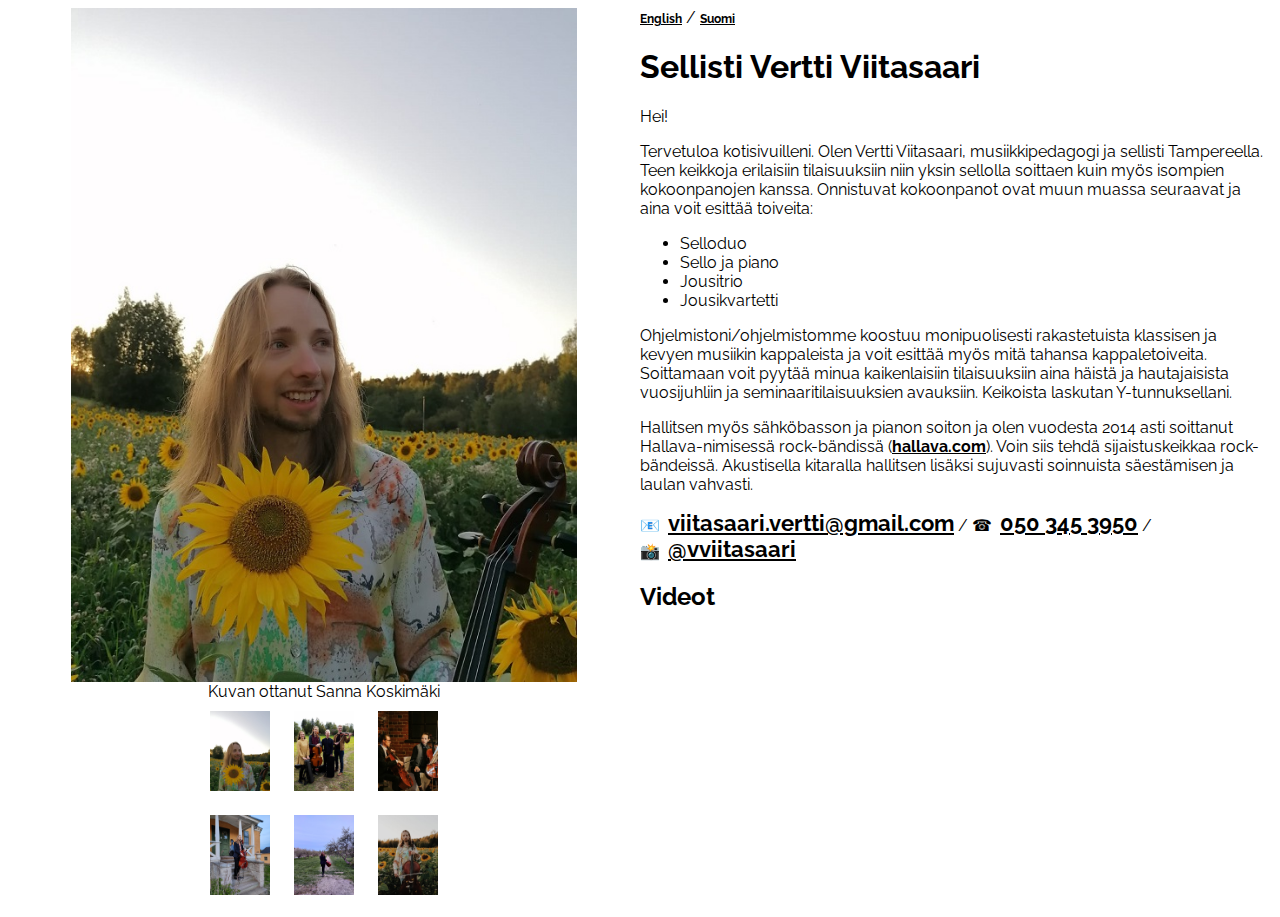
==== index.html @ a4e2226d "Edits as per request" ====
<!DOCTYPE html>
<html>

<head>
  <meta charset="UTF-8">
  <meta name="viewport" content="width=device-width, initial-scale=1.0, shrink-to-fit=no">
  <link rel="shortcut icon" type="image/x-windows-bmp" href="https://biocommando.github.io/vertin-sivut/favicon.ico" />
  <title>Sellisti Vertti Viitasaari</title>
  <link href="https://fonts.googleapis.com/css?family=Raleway&display=swap" rel="stylesheet">
  <link href="page.css" rel="stylesheet">
</head>

<body>
  <div class="content">
    <div class="content-box left">
      <img id="bio-pic" src="verttikukka.jpg" />
      <div id="photo-by-container" style="text-align:center">
        <span data-t="kuvan_ottanut"></span> <span id="photo-by">Sanna Koskimäki</span>
      </div>
      <div class="bio-pic-preview-box">
        <img class="bio-pic-preview" src="verttikukka.jpg"
          onclick="changePic('verttikukka.jpg', 'Sanna Koskimäki')" />
        <img class="bio-pic-preview" src="kvartetti.jpg" onclick="changePic('kvartetti.jpg', 'Sanna Koskimäki')" />
        <img class="bio-pic-preview" src="kaasinen.jpg" onclick="changePic('kaasinen.jpg', 'Jarkko Laine')" />
      </div>
      <div class="bio-pic-preview-box">
        <img class="bio-pic-preview" src="talo.jpg" onclick="changePic('talo.jpg')" />
        <img class="bio-pic-preview" src="puutarha.jpg" onclick="changePic('puutarha.jpg')" />
        <img class="bio-pic-preview" src="auringonkukka.jpg"
          onclick="changePic('auringonkukka.jpg', 'Sanna Koskimäki')" />
      </div>
    </div>
    <div class="content-box right">
      <a class="change-lang" href="javascript:void(0)" onclick="changeLanguage('en')">English</a>
      / <a class="change-lang" href="javascript:void(0)" onclick="changeLanguage('fi')">Suomi</a>
      <h1 data-t="title">Sellisti Vertti Viitasaari</h1>
      <div id="teksti" data-t="teksti"></div>
      <noscript>Laitathan Javascriptin päälle saadaksesi eniten irti vierailustasi! / Please enable Javascript to get
        most out of your visit!</noscript>
      <!--<a class="big-link" href="cv.pdf" target="_blank" data-t="cv">CV</a>-->
      <p>
        📧&nbsp;&nbsp;<a class="big-link" href="mailto:viitasaari.vertti@gmail.com">viitasaari.vertti@gmail.com</a> /
        ☎&nbsp;&nbsp;<a class="big-link" href="tel:0503453950">050 345 3950</a> / 📸&nbsp;&nbsp;<a class="big-link"
          href="https://www.instagram.com/vviitasaari/">@vviitasaari</a>
      </p>
      <h2 data-t="vid">Videot</h2>
      <div id="ytplayer"></div>

    </div>
  </div>
  <script src="youtube-loader.js"></script>
  <script src="translator.js"></script>
  <script src="gallery.js"></script>
  <script>
    var vidLinks = [
      { key: 'klasarikonsertti', link: 'https://www.youtube.com/watch?v=TsHgMeHFfpM' },
      { key: 'quartet_sonore', link: 'https://www.youtube.com/watch?v=8KxCvpH1u1k' },
      { key: 'hallava_hedelma', link: 'https://www.youtube.com/watch?v=2iFyQOXrma4' },
      { key: 'duo_k_potc', link: 'https://www.youtube.com/watch?v=HGYlTRTMThE' },
      { key: 'duo_k_miaseb', link: 'https://www.youtube.com/watch?v=5o6nybdaaow' },
      { key: 'vv_youknowmyname', link: 'https://www.youtube.com/watch?v=e0AU-FYphNA' },
      { key: 'vv_starlight', link: 'https://www.youtube.com/watch?v=P9gQWdLHtcg' },]

    var t = {
      title: { fi: 'Sellisti Vertti Viitasaari', en: 'Cellist Vertti Viitasaari' },
      vid: { fi: 'Videot', en: 'Videos' },
      link_quartet_sonore: { fi: 'Quartet Sonore - kappalepotpuri', en: 'Quartet Sonore - Medley' },
      link_vv_starlight: { fi: 'V&V Project - Starlight (Muse Cover)', en: 'V&V Project - Starlight (Muse Cover)' },
      link_vv_youknowmyname: { fi: 'V&V Project - You Know My Name (Chris Cornell Cover)', en: 'V&V Project - You Know My Name (Chris Cornell Cover)' },
      link_hallava_hedelma: {
        fi: 'Hallava - Hedelmä (virallinen musiikkivideo)',
        en: 'Hallava - Hedelmä (Official Music Video)'
      },
      link_duo_k_potc: {
        fi: 'Duo Kaasinen & Viitasaari soittaa Pirates of the Caribbean -sovitusta 02/2020',
        en: 'Duo Kaasinen & Viitasaari plays their version of Pirates of the Caribbean 02/2020'
      },
      link_duo_k_miaseb: {
        fi: 'Duo Kaasinen & Viitasaari soittaa Mia and Sebastian\'s -teeman sovitusta 02/2020',
        en: 'Duo Kaasinen & Viitasaari plays their version of Mia and Sebastian\'s Theme 02/2020'
      },
      link_lilja_glazu: { fi: 'Jousitrio Lilja soittaa Glazunovia 08/2018', en: 'String trio Lilja plays Glazunov 08/2018' },
      link_lilja_prok: { fi: 'Jousitrio Lilja soittaa Prokofjevia 08/2018', en: 'String trio Lilja plays Prokofiev 08/2018' },
      link_klasarikonsertti: { fi: 'Klassisen musiikin konsertti Seinäjoen seurakuntatalossa 03/2019', en: 'Classical music concert at Seinäjoki Church community house 03/2019' },
      cv: { fi: 'CV', en: 'CV (in Finnish)' },
      kuvan_ottanut: { fi: 'Kuvan ottanut', en: 'Photo credits:' }
    }

    var content = {
      fi: 'Hei!\n' +
        'Tervetuloa kotisivuilleni. Olen Vertti Viitasaari, musiikkipedagogi ja sellisti Tampereella. Teen keikkoja erilaisiin tilaisuuksiin niin yksin sellolla soittaen kuin myös isompien kokoonpanojen kanssa. Onnistuvat kokoonpanot ovat muun muassa seuraavat ja aina voit esittää toiveita:\n' +
        '<ul>' +
        '<li>Selloduo</li>' +
        '<li>Sello ja piano</li>' +
        '<li>Jousitrio</li>' +
        '<li>Jousikvartetti</li>' +
        '</ul>\n' +
        'Ohjelmistoni/ohjelmistomme koostuu monipuolisesti rakastetuista klassisen ja kevyen musiikin kappaleista ja voit esittää myös mitä tahansa kappaletoiveita. Soittamaan voit pyytää minua kaikenlaisiin tilaisuuksiin aina häistä ja hautajaisista vuosijuhliin ja seminaaritilaisuuksien avauksiin. Keikoista laskutan Y-tunnuksellani.\n' +
        '<!--Keikkailun lisäksi toimin sellonsoiton ja pianonsoiton opettajana. Valmistuin keväällä 2019 musiikkipedagogiksi Tampereen ammattikorkeakoulusta ja tarjoankin sello- ja pianotunteja Tampereen seudulla. Opetus tapahtuu omakotitalossani Tampereen Pappilassa. Minulla on usean vuoden kokemus 6—65 -vuotiaiden ihmisten opettamisesta.\n' +
        'Soittotuntien hinnoittelu menee seuraavasti:' +
        '<ul>' +
        '<li>Sellotunnit: 30 min 30 e, 45 min 40 e, 60 min 50 e</li>' +
        '<li>Pianotunnit: 30 min 25 e, 45 min 35 e, 60 min 45 e</li>' +
        '</ul>-->' +
        'Hallitsen myös sähköbasson ja pianon soiton ja olen vuodesta 2014 asti soittanut Hallava-nimisessä rock-bändissä (<a href="http://hallava.com" target="_blank">hallava.com</a>). Voin siis tehdä sijaistuskeikkaa rock-bändeissä. Akustisella kitaralla hallitsen lisäksi sujuvasti soinnuista säestämisen ja laulan vahvasti.',
      en: 'Hi!\n' +
        'And welcome to my website. I am Vertti Viitasaari, a 29 years old music educator and cellist from Tampere. You can ask me for a gig to various kinds of events. I can either come alone just with my cello or as a part of a larger assembly. You can request at least one of the following types of assemblies but I am always open to other suggestions as well:\n' +
        '<ul>' +
        '<li>Cello duo</li>' +
        '<li>Cello and piano</li>' +
        '<li>String trio</li>' +
        '<li>String quartet</li>' +
        '</ul>\n' +
        'My/our repertoire is versatile, consisting of some of the most beloved classical pieces and pop songs but we are open to any suggestions as well. You can ask me to play in any kinds of events ranging from funerals to birthday parties and seminar opening ceremonies. Billing of the gigs will be sorted out using my business ID.\n' +
        '<!--I also offer cello and piano lessons in Tampere area. I teach at my home (a detached house) in Pappila, Tampere. I have, in addition to my degree in Music Pedagogue (Tampere University of Applied Sciences, 2019), many years of experience in teaching people of all ages ranging from small children to elderly people.\n' +
        'The prices for cello and piano lessons are:' +
        '<ul>' +
        '<li>Cello lessons: 30 min 30 e, 45 min 40 e, 60 min 50 e</li>' +
        '<li>Piano lessons: 30 min 25 e, 45 min 35 e, 60 min 45 e</li>' +
        '</ul>-->' +
        'I also play electric bass and piano. I also have been playing in a rock band called Hallava (<a href="http://hallava.com" target="_blank">hallava.com</a>) since 2014. I can also accompany with acoustic guitar and I sing powerfully.'
    }

    initTranslator('fi', ['teksti'])
  </script>
</body>

</html>
---- page.css ----
* {
    font-family: 'Raleway', sans-serif;
}

.content {
    display: flex;
    flex-wrap: wrap;
}

.change-lang {
    font-size: 12px;
}

a {
    color: black;
    font-weight: bold;
}

.big-link {
    font-size: 22px;
    white-space: nowrap;
}

#bio-pic {
    display: block;
    width: 80%;
    margin: auto;
    max-height: 777px;
    max-width: 582px;
}

.bio-pic-preview-box {
    margin: auto;
    width: min-content;
    max-width: 582px;
    white-space: nowrap;
}

.bio-pic-preview {
    width: 60px;
    cursor: pointer;
    margin: 10px;
}

.content-box {
    min-width: 400px;
    width: 50%;
}

.fixed-width {
    width: 200px;
    display: inline-block;
}

iframe {
    margin-right: 15px;
}
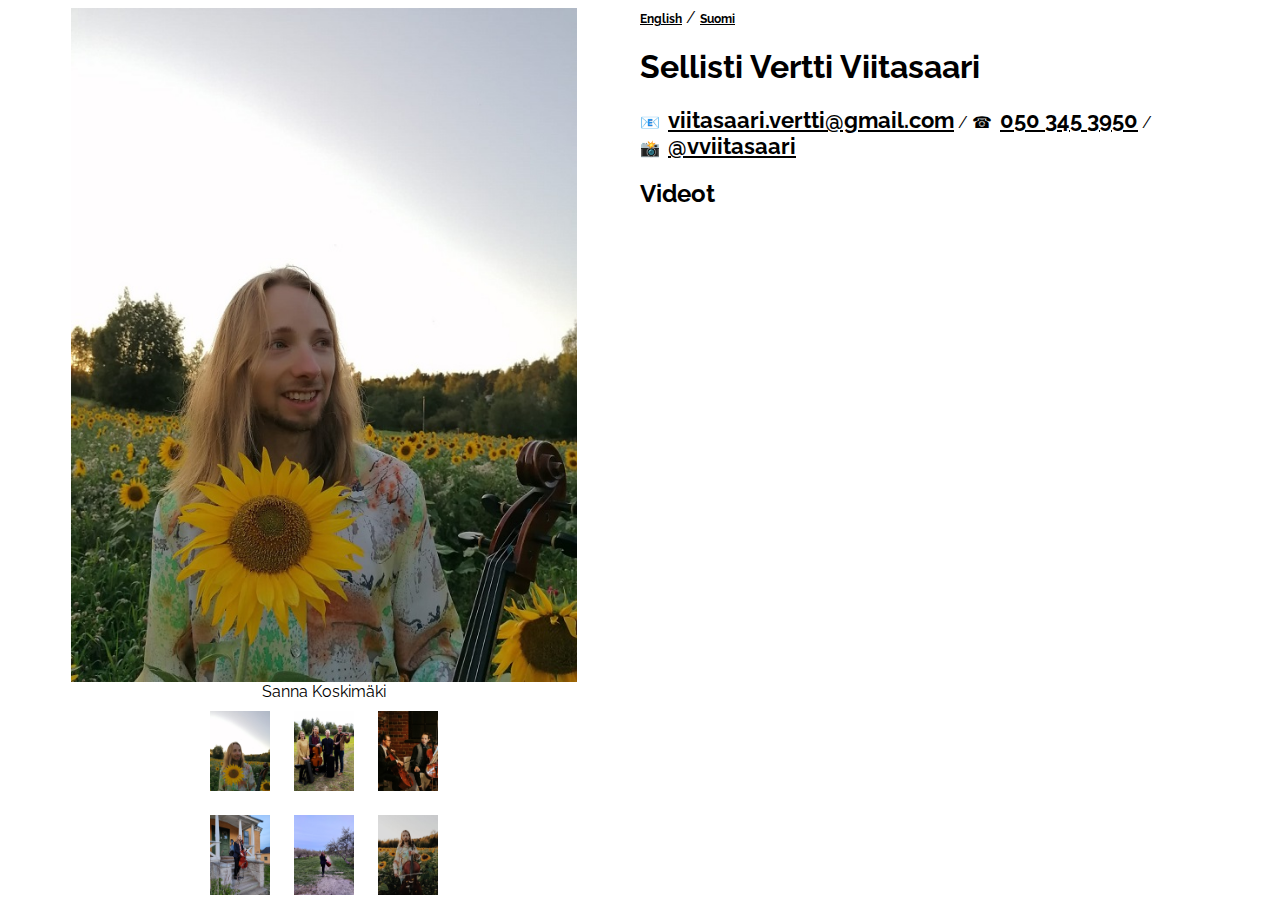
==== commit ac432070: "Update index.html" ====
--- a/index.html
+++ b/index.html
@@ -88,7 +88,7 @@
 
     var content = {
       fi: 'Hei!\n' +
-        'Tervetuloa kotisivuilleni. Olen Vertti Viitasaari, musiikkipedagogi ja sellisti Tampereella. Teen keikkoja erilaisiin tilaisuuksiin niin yksin sellolla soittaen kuin myös isompien kokoonpanojen kanssa. Onnistuvat kokoonpanot ovat muun muassa seuraavat ja aina voit esittää toiveita:\n' +
+        'Tervetuloa kotisivuilleni. Olen Vertti Viitasaari, sellisti ja musiikkipedagogi Tampereella. Teen keikkoja erilaisiin tilaisuuksiin niin yksin sellolla soittaen kuin myös isompien kokoonpanojen kanssa. Onnistuvat kokoonpanot ovat muun muassa seuraavat ja aina voit esittää toiveita:\n' +
         '<ul>' +
         '<li>Selloduo</li>' +
         '<li>Sello ja piano</li>' +
@@ -102,9 +102,10 @@
         '<li>Sellotunnit: 30 min 30 e, 45 min 40 e, 60 min 50 e</li>' +
         '<li>Pianotunnit: 30 min 25 e, 45 min 35 e, 60 min 45 e</li>' +
         '</ul>-->' +
-        'Hallitsen myös sähköbasson ja pianon soiton ja olen vuodesta 2014 asti soittanut Hallava-nimisessä rock-bändissä (<a href="http://hallava.com" target="_blank">hallava.com</a>). Voin siis tehdä sijaistuskeikkaa rock-bändeissä. Akustisella kitaralla hallitsen lisäksi sujuvasti soinnuista säestämisen ja laulan vahvasti.',
+        'Hallitsen myös sähköbasson ja pianon soiton ja olen vuodesta 2014 asti soittanut Hallava-nimisessä rock-bändissä (<a href="http://hallava.com" target="_blank">hallava.com</a>). Voin siis tehdä sijaistuskeikkaa rock-bändeissä. Akustisella kitaralla hallitsen lisäksi sujuvasti soinnuista säestämisen ja laulan vahvasti.\n'+
+      'Tarjoan myös sellotunteja kotonani Tampereen Pappilassa. Soittotuntien hinta on 44 euroa 45 minuuttia ja 55 euroa 60 minuuttia.'
       en: 'Hi!\n' +
-        'And welcome to my website. I am Vertti Viitasaari, a 29 years old music educator and cellist from Tampere. You can ask me for a gig to various kinds of events. I can either come alone just with my cello or as a part of a larger assembly. You can request at least one of the following types of assemblies but I am always open to other suggestions as well:\n' +
+        'And welcome to my website. I am Vertti Viitasaari, a cellist and music educator from Tampere. You can ask me for a gig to various kinds of events. I can either come alone just with my cello or as a part of a larger assembly. You can request at least one of the following types of assemblies but I am always open to other suggestions as well:\n' +
         '<ul>' +
         '<li>Cello duo</li>' +
         '<li>Cello and piano</li>' +
@@ -118,8 +119,9 @@
         '<li>Cello lessons: 30 min 30 e, 45 min 40 e, 60 min 50 e</li>' +
         '<li>Piano lessons: 30 min 25 e, 45 min 35 e, 60 min 45 e</li>' +
         '</ul>-->' +
-        'I also play electric bass and piano. I also have been playing in a rock band called Hallava (<a href="http://hallava.com" target="_blank">hallava.com</a>) since 2014. I can also accompany with acoustic guitar and I sing powerfully.'
-    }
+        'I also play electric bass and piano. I also have been playing in a rock band called Hallava (<a href="http://hallava.com" target="_blank">hallava.com</a>) since 2014. I can also accompany with acoustic guitar and I sing powerfully.\n' +
+         'I also offer cello lessons at my house in Tampere, Pappila. Prices of the lessons are 44 euros for 45 minutes and 55 euros for 60 minutes.'
+      }
 
     initTranslator('fi', ['teksti'])
   </script>
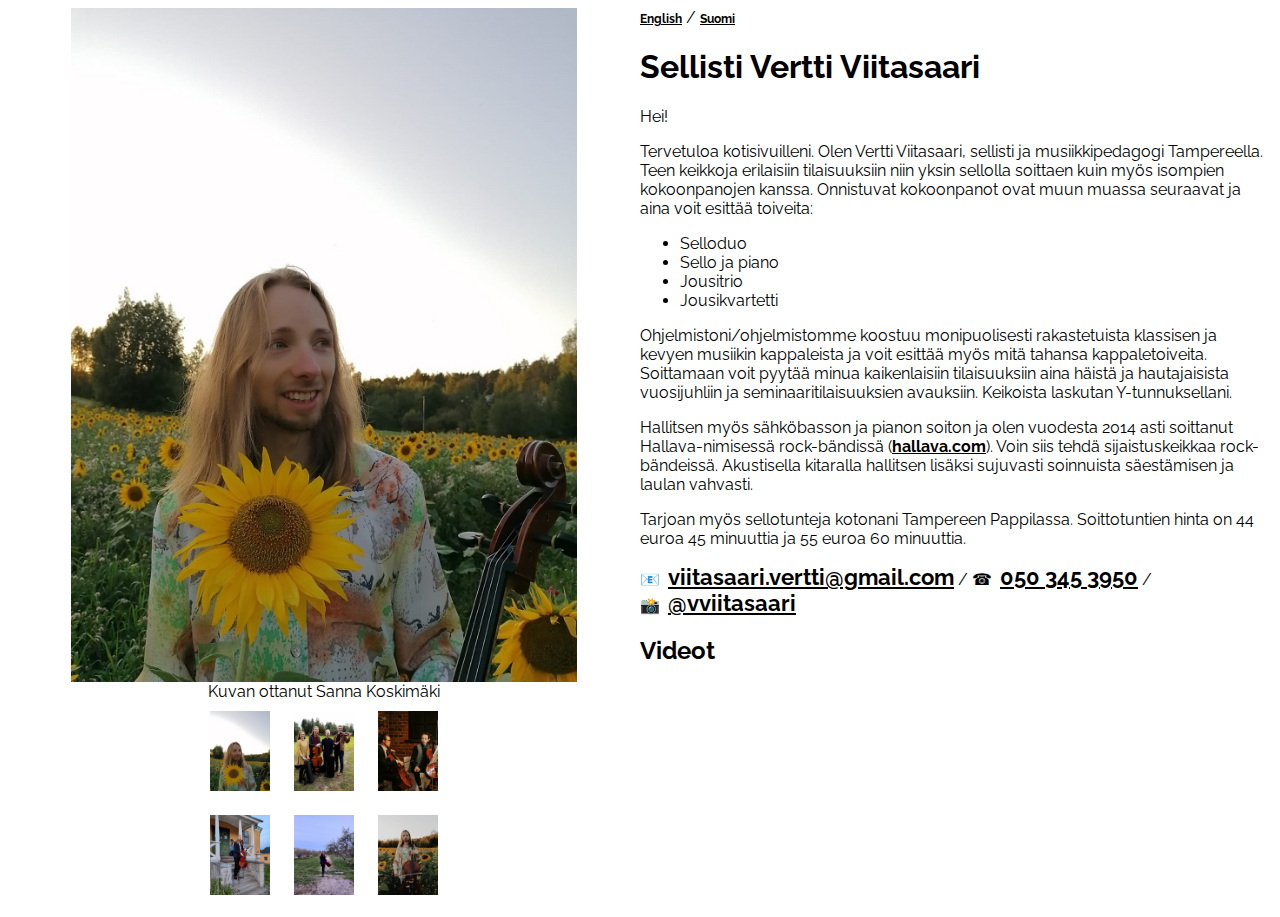
==== commit 4598d883: "Update index.html" ====
--- a/index.html
+++ b/index.html
@@ -103,7 +103,7 @@
         '<li>Pianotunnit: 30 min 25 e, 45 min 35 e, 60 min 45 e</li>' +
         '</ul>-->' +
         'Hallitsen myös sähköbasson ja pianon soiton ja olen vuodesta 2014 asti soittanut Hallava-nimisessä rock-bändissä (<a href="http://hallava.com" target="_blank">hallava.com</a>). Voin siis tehdä sijaistuskeikkaa rock-bändeissä. Akustisella kitaralla hallitsen lisäksi sujuvasti soinnuista säestämisen ja laulan vahvasti.\n'+
-      'Tarjoan myös sellotunteja kotonani Tampereen Pappilassa. Soittotuntien hinta on 44 euroa 45 minuuttia ja 55 euroa 60 minuuttia.'
+      'Tarjoan myös sellotunteja kotonani Tampereen Pappilassa. Soittotuntien hinta on 44 euroa 45 minuuttia ja 55 euroa 60 minuuttia.',
       en: 'Hi!\n' +
         'And welcome to my website. I am Vertti Viitasaari, a cellist and music educator from Tampere. You can ask me for a gig to various kinds of events. I can either come alone just with my cello or as a part of a larger assembly. You can request at least one of the following types of assemblies but I am always open to other suggestions as well:\n' +
         '<ul>' +
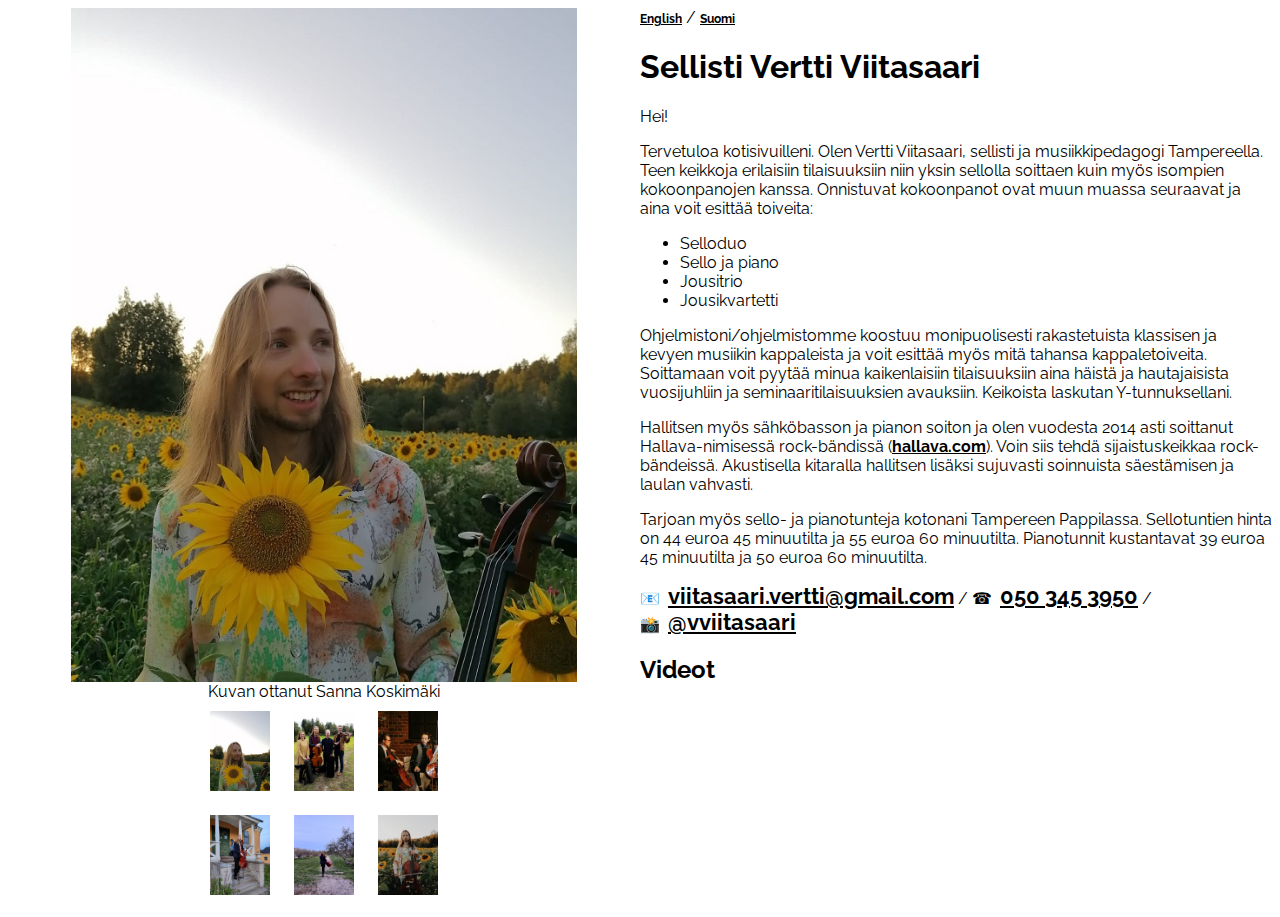
==== commit bf3f2bb8: "Update pricing / offering" ====
--- a/index.html
+++ b/index.html
@@ -96,14 +96,8 @@
         '<li>Jousikvartetti</li>' +
         '</ul>\n' +
         'Ohjelmistoni/ohjelmistomme koostuu monipuolisesti rakastetuista klassisen ja kevyen musiikin kappaleista ja voit esittää myös mitä tahansa kappaletoiveita. Soittamaan voit pyytää minua kaikenlaisiin tilaisuuksiin aina häistä ja hautajaisista vuosijuhliin ja seminaaritilaisuuksien avauksiin. Keikoista laskutan Y-tunnuksellani.\n' +
-        '<!--Keikkailun lisäksi toimin sellonsoiton ja pianonsoiton opettajana. Valmistuin keväällä 2019 musiikkipedagogiksi Tampereen ammattikorkeakoulusta ja tarjoankin sello- ja pianotunteja Tampereen seudulla. Opetus tapahtuu omakotitalossani Tampereen Pappilassa. Minulla on usean vuoden kokemus 6—65 -vuotiaiden ihmisten opettamisesta.\n' +
-        'Soittotuntien hinnoittelu menee seuraavasti:' +
-        '<ul>' +
-        '<li>Sellotunnit: 30 min 30 e, 45 min 40 e, 60 min 50 e</li>' +
-        '<li>Pianotunnit: 30 min 25 e, 45 min 35 e, 60 min 45 e</li>' +
-        '</ul>-->' +
         'Hallitsen myös sähköbasson ja pianon soiton ja olen vuodesta 2014 asti soittanut Hallava-nimisessä rock-bändissä (<a href="http://hallava.com" target="_blank">hallava.com</a>). Voin siis tehdä sijaistuskeikkaa rock-bändeissä. Akustisella kitaralla hallitsen lisäksi sujuvasti soinnuista säestämisen ja laulan vahvasti.\n'+
-      'Tarjoan myös sellotunteja kotonani Tampereen Pappilassa. Soittotuntien hinta on 44 euroa 45 minuuttia ja 55 euroa 60 minuuttia.',
+        'Tarjoan myös sello- ja pianotunteja kotonani Tampereen Pappilassa. Sellotuntien hinta on 44 euroa 45 minuutilta ja 55 euroa 60 minuutilta. Pianotunnit kustantavat 39 euroa 45 minuutilta ja 50 euroa 60 minuutilta.',
       en: 'Hi!\n' +
         'And welcome to my website. I am Vertti Viitasaari, a cellist and music educator from Tampere. You can ask me for a gig to various kinds of events. I can either come alone just with my cello or as a part of a larger assembly. You can request at least one of the following types of assemblies but I am always open to other suggestions as well:\n' +
         '<ul>' +
@@ -113,14 +107,8 @@
         '<li>String quartet</li>' +
         '</ul>\n' +
         'My/our repertoire is versatile, consisting of some of the most beloved classical pieces and pop songs but we are open to any suggestions as well. You can ask me to play in any kinds of events ranging from funerals to birthday parties and seminar opening ceremonies. Billing of the gigs will be sorted out using my business ID.\n' +
-        '<!--I also offer cello and piano lessons in Tampere area. I teach at my home (a detached house) in Pappila, Tampere. I have, in addition to my degree in Music Pedagogue (Tampere University of Applied Sciences, 2019), many years of experience in teaching people of all ages ranging from small children to elderly people.\n' +
-        'The prices for cello and piano lessons are:' +
-        '<ul>' +
-        '<li>Cello lessons: 30 min 30 e, 45 min 40 e, 60 min 50 e</li>' +
-        '<li>Piano lessons: 30 min 25 e, 45 min 35 e, 60 min 45 e</li>' +
-        '</ul>-->' +
         'I also play electric bass and piano. I also have been playing in a rock band called Hallava (<a href="http://hallava.com" target="_blank">hallava.com</a>) since 2014. I can also accompany with acoustic guitar and I sing powerfully.\n' +
-         'I also offer cello lessons at my house in Tampere, Pappila. Prices of the lessons are 44 euros for 45 minutes and 55 euros for 60 minutes.'
+        'I also offer cello and piano lessons at my house in Tampere, Pappila. Pricing for the cello lessons is 44 euros for 45 minutes and 55 euros for 60 minutes. Piano lessons cost 39 euros for 45 minutes and 50 euros for 60 minutes.'
       }
 
     initTranslator('fi', ['teksti'])
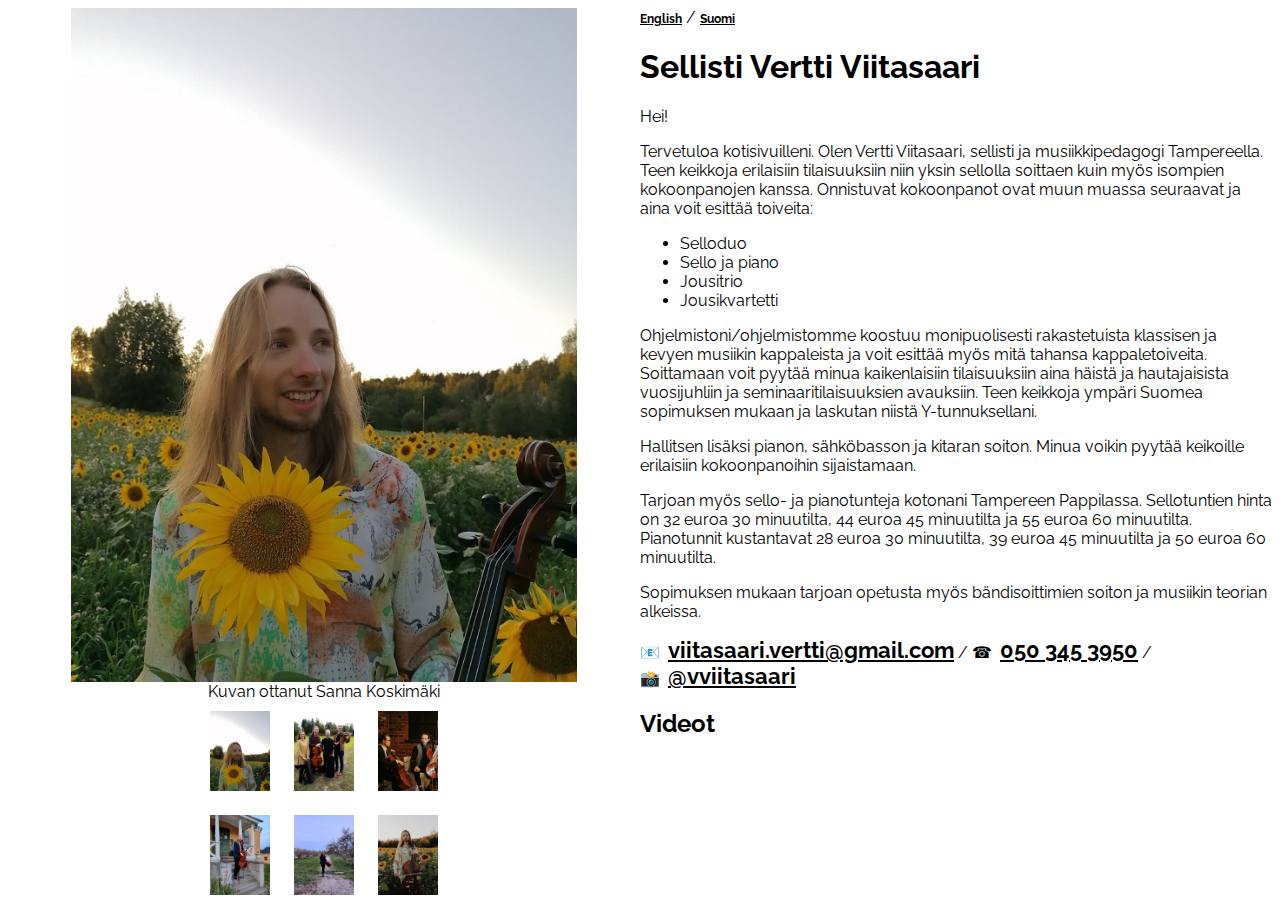
==== commit 78f89b66: "Changes as requested. Modify code so that body text can be written inside format strings instead of " ====
--- a/index.html
+++ b/index.html
@@ -53,9 +53,9 @@
   <script src="gallery.js"></script>
   <script>
     var vidLinks = [
+      { key: 'cellist_vv', link: 'https://www.youtube.com/watch?v=RWV7MRgRw5E' },
       { key: 'klasarikonsertti', link: 'https://www.youtube.com/watch?v=TsHgMeHFfpM' },
       { key: 'quartet_sonore', link: 'https://www.youtube.com/watch?v=8KxCvpH1u1k' },
-      { key: 'hallava_hedelma', link: 'https://www.youtube.com/watch?v=2iFyQOXrma4' },
       { key: 'duo_k_potc', link: 'https://www.youtube.com/watch?v=HGYlTRTMThE' },
       { key: 'duo_k_miaseb', link: 'https://www.youtube.com/watch?v=5o6nybdaaow' },
       { key: 'vv_youknowmyname', link: 'https://www.youtube.com/watch?v=e0AU-FYphNA' },
@@ -67,9 +67,9 @@
       link_quartet_sonore: { fi: 'Quartet Sonore - kappalepotpuri', en: 'Quartet Sonore - Medley' },
       link_vv_starlight: { fi: 'V&V Project - Starlight (Muse Cover)', en: 'V&V Project - Starlight (Muse Cover)' },
       link_vv_youknowmyname: { fi: 'V&V Project - You Know My Name (Chris Cornell Cover)', en: 'V&V Project - You Know My Name (Chris Cornell Cover)' },
-      link_hallava_hedelma: {
-        fi: 'Hallava - Hedelmä (virallinen musiikkivideo)',
-        en: 'Hallava - Hedelmä (Official Music Video)'
+      link_cellist_vv: {
+        fi: 'Sellisti Vertti Viitasaari - esittelyvideo',
+        en: 'Cellist Vertti Viitasaari - Introductory Video'
       },
       link_duo_k_potc: {
         fi: 'Duo Kaasinen & Viitasaari soittaa Pirates of the Caribbean -sovitusta 02/2020',
@@ -87,28 +87,30 @@
     }
 
     var content = {
-      fi: 'Hei!\n' +
-        'Tervetuloa kotisivuilleni. Olen Vertti Viitasaari, sellisti ja musiikkipedagogi Tampereella. Teen keikkoja erilaisiin tilaisuuksiin niin yksin sellolla soittaen kuin myös isompien kokoonpanojen kanssa. Onnistuvat kokoonpanot ovat muun muassa seuraavat ja aina voit esittää toiveita:\n' +
-        '<ul>' +
-        '<li>Selloduo</li>' +
-        '<li>Sello ja piano</li>' +
-        '<li>Jousitrio</li>' +
-        '<li>Jousikvartetti</li>' +
-        '</ul>\n' +
-        'Ohjelmistoni/ohjelmistomme koostuu monipuolisesti rakastetuista klassisen ja kevyen musiikin kappaleista ja voit esittää myös mitä tahansa kappaletoiveita. Soittamaan voit pyytää minua kaikenlaisiin tilaisuuksiin aina häistä ja hautajaisista vuosijuhliin ja seminaaritilaisuuksien avauksiin. Keikoista laskutan Y-tunnuksellani.\n' +
-        'Hallitsen myös sähköbasson ja pianon soiton ja olen vuodesta 2014 asti soittanut Hallava-nimisessä rock-bändissä (<a href="http://hallava.com" target="_blank">hallava.com</a>). Voin siis tehdä sijaistuskeikkaa rock-bändeissä. Akustisella kitaralla hallitsen lisäksi sujuvasti soinnuista säestämisen ja laulan vahvasti.\n'+
-        'Tarjoan myös sello- ja pianotunteja kotonani Tampereen Pappilassa. Sellotuntien hinta on 44 euroa 45 minuutilta ja 55 euroa 60 minuutilta. Pianotunnit kustantavat 39 euroa 45 minuutilta ja 50 euroa 60 minuutilta.',
-      en: 'Hi!\n' +
-        'And welcome to my website. I am Vertti Viitasaari, a cellist and music educator from Tampere. You can ask me for a gig to various kinds of events. I can either come alone just with my cello or as a part of a larger assembly. You can request at least one of the following types of assemblies but I am always open to other suggestions as well:\n' +
-        '<ul>' +
-        '<li>Cello duo</li>' +
-        '<li>Cello and piano</li>' +
-        '<li>String trio</li>' +
-        '<li>String quartet</li>' +
-        '</ul>\n' +
-        'My/our repertoire is versatile, consisting of some of the most beloved classical pieces and pop songs but we are open to any suggestions as well. You can ask me to play in any kinds of events ranging from funerals to birthday parties and seminar opening ceremonies. Billing of the gigs will be sorted out using my business ID.\n' +
-        'I also play electric bass and piano. I also have been playing in a rock band called Hallava (<a href="http://hallava.com" target="_blank">hallava.com</a>) since 2014. I can also accompany with acoustic guitar and I sing powerfully.\n' +
-        'I also offer cello and piano lessons at my house in Tampere, Pappila. Pricing for the cello lessons is 44 euros for 45 minutes and 55 euros for 60 minutes. Piano lessons cost 39 euros for 45 minutes and 50 euros for 60 minutes.'
+      fi: `Hei!
+Tervetuloa kotisivuilleni. Olen Vertti Viitasaari, sellisti ja musiikkipedagogi Tampereella. Teen keikkoja erilaisiin tilaisuuksiin niin yksin sellolla soittaen kuin myös isompien kokoonpanojen kanssa. Onnistuvat kokoonpanot ovat muun muassa seuraavat ja aina voit esittää toiveita:
+<ul>
+<li>Selloduo</li>
+<li>Sello ja piano</li>
+<li>Jousitrio</li>
+<li>Jousikvartetti</li>
+</ul>
+Ohjelmistoni/ohjelmistomme koostuu monipuolisesti rakastetuista klassisen ja kevyen musiikin kappaleista ja voit esittää myös mitä tahansa kappaletoiveita. Soittamaan voit pyytää minua kaikenlaisiin tilaisuuksiin aina häistä ja hautajaisista vuosijuhliin ja seminaaritilaisuuksien avauksiin. Teen keikkoja ympäri Suomea sopimuksen mukaan ja laskutan niistä Y-tunnuksellani.
+Hallitsen lisäksi pianon, sähköbasson ja kitaran soiton. Minua voikin pyytää keikoille erilaisiin kokoonpanoihin sijaistamaan.
+Tarjoan myös sello- ja pianotunteja kotonani Tampereen Pappilassa. Sellotuntien hinta on 32 euroa 30 minuutilta, 44 euroa 45 minuutilta ja 55 euroa 60 minuutilta. Pianotunnit kustantavat 28 euroa 30 minuutilta, 39 euroa 45 minuutilta ja 50 euroa 60 minuutilta.
+Sopimuksen mukaan tarjoan opetusta myös bändisoittimien soiton ja musiikin teorian alkeissa.`,
+      en: `Hi!
+Welcome to my website. I am Vertti Viitasaari, a cellist and music educator in Tampere. I perform at various events both as a solo cellist and with larger ensembles. Some possible ensembles include the following, but you are always welcome to make requests:
+<ul>
+<li>Cello duo</li>
+<li>Cello and piano</li>
+<li>String trio</li>
+<li>String quartet</li>
+</ul>
+My repertoire consists of a wide variety of beloved classical and pop music pieces, and you can also request any specific songs. You can invite me to perform at all kinds of events, from weddings and funerals to anniversary celebrations and seminar openings. For gigs, I issue invoices using my business ID.
+In addition, I play piano, electric bass, and guitar. You can also ask me to substitute in different ensembles for various performances.
+I also offer cello and piano lessons at my home in Pappila, Tampere. The price for cello lessons is 32 euros for 30 minutes, 44 euros for 45 minutes, and 55 euros for 60 minutes. Piano lessons cost 28 euros for 30 minutes, 39 euros for 45 minutes, and 50 euros for 60 minutes.
+By agreement, I also offer beginner lessons for band instruments and music theory.`
       }
 
     initTranslator('fi', ['teksti'])
